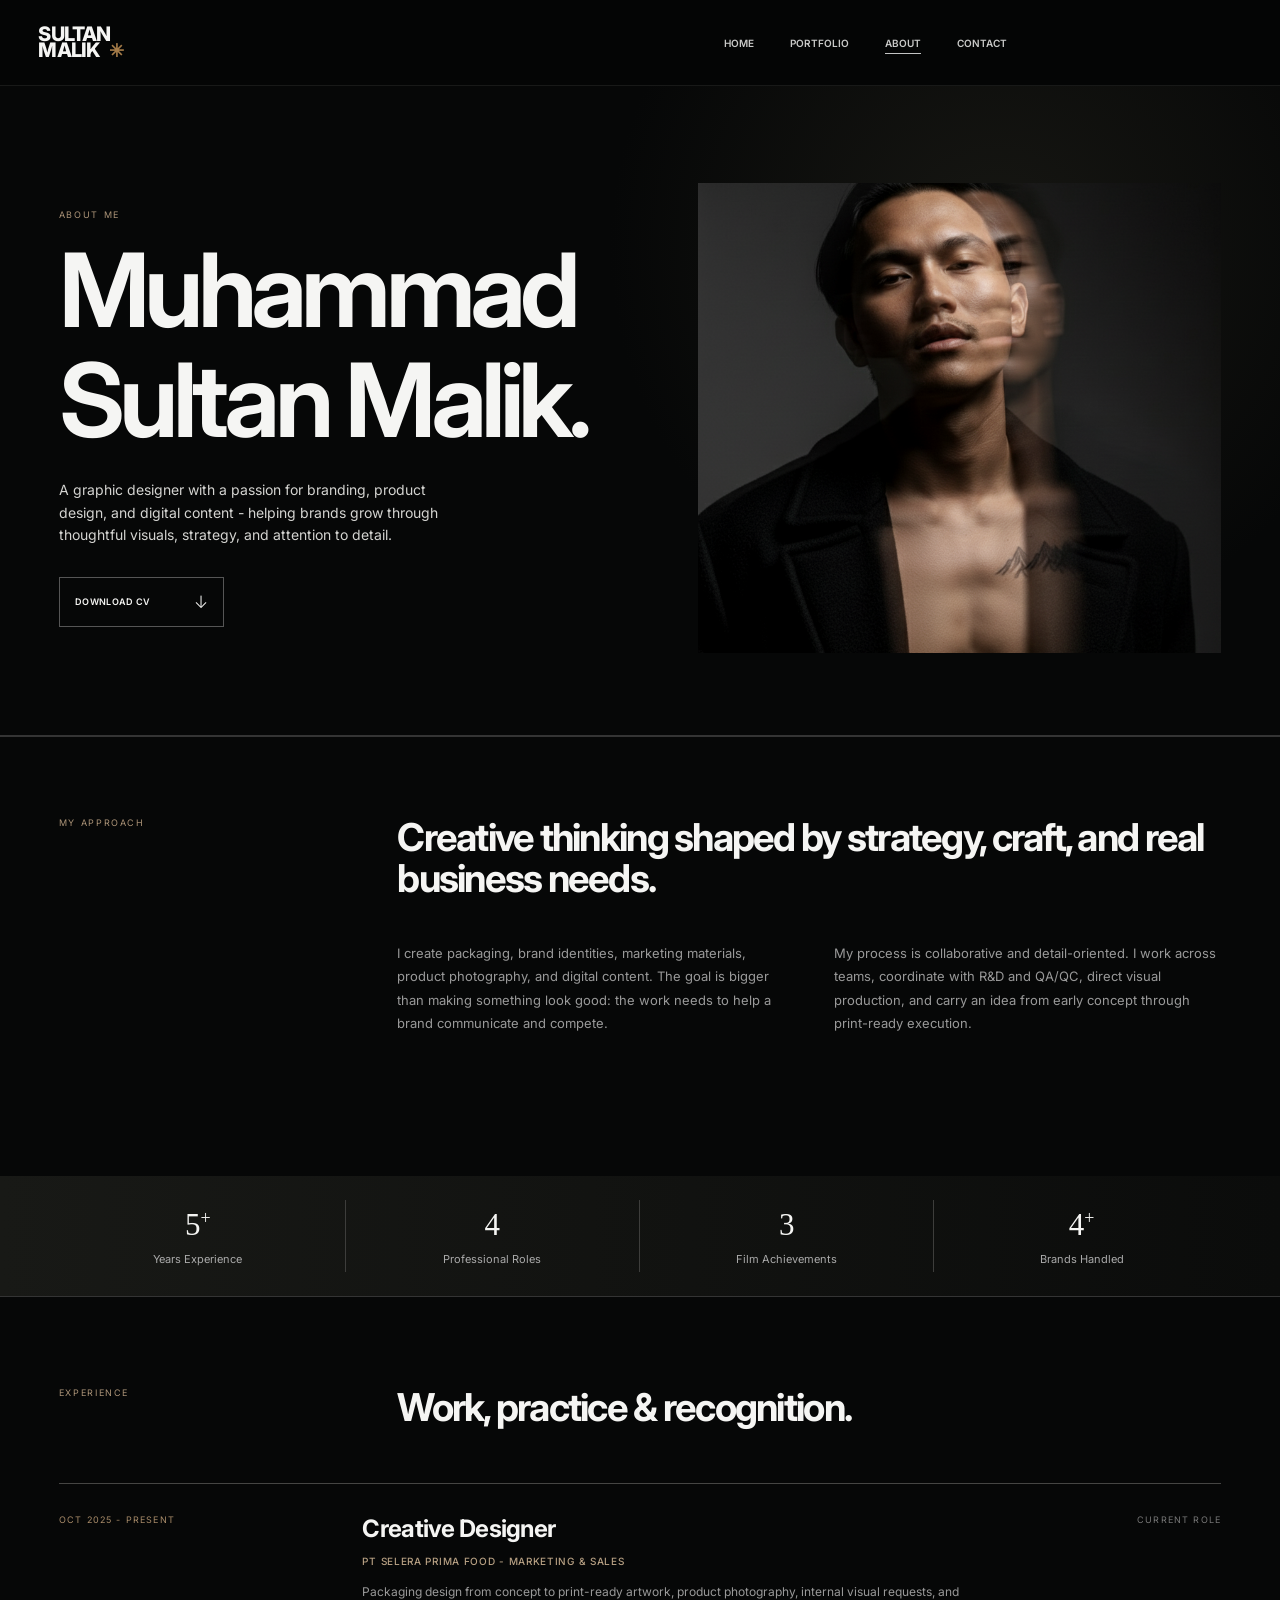
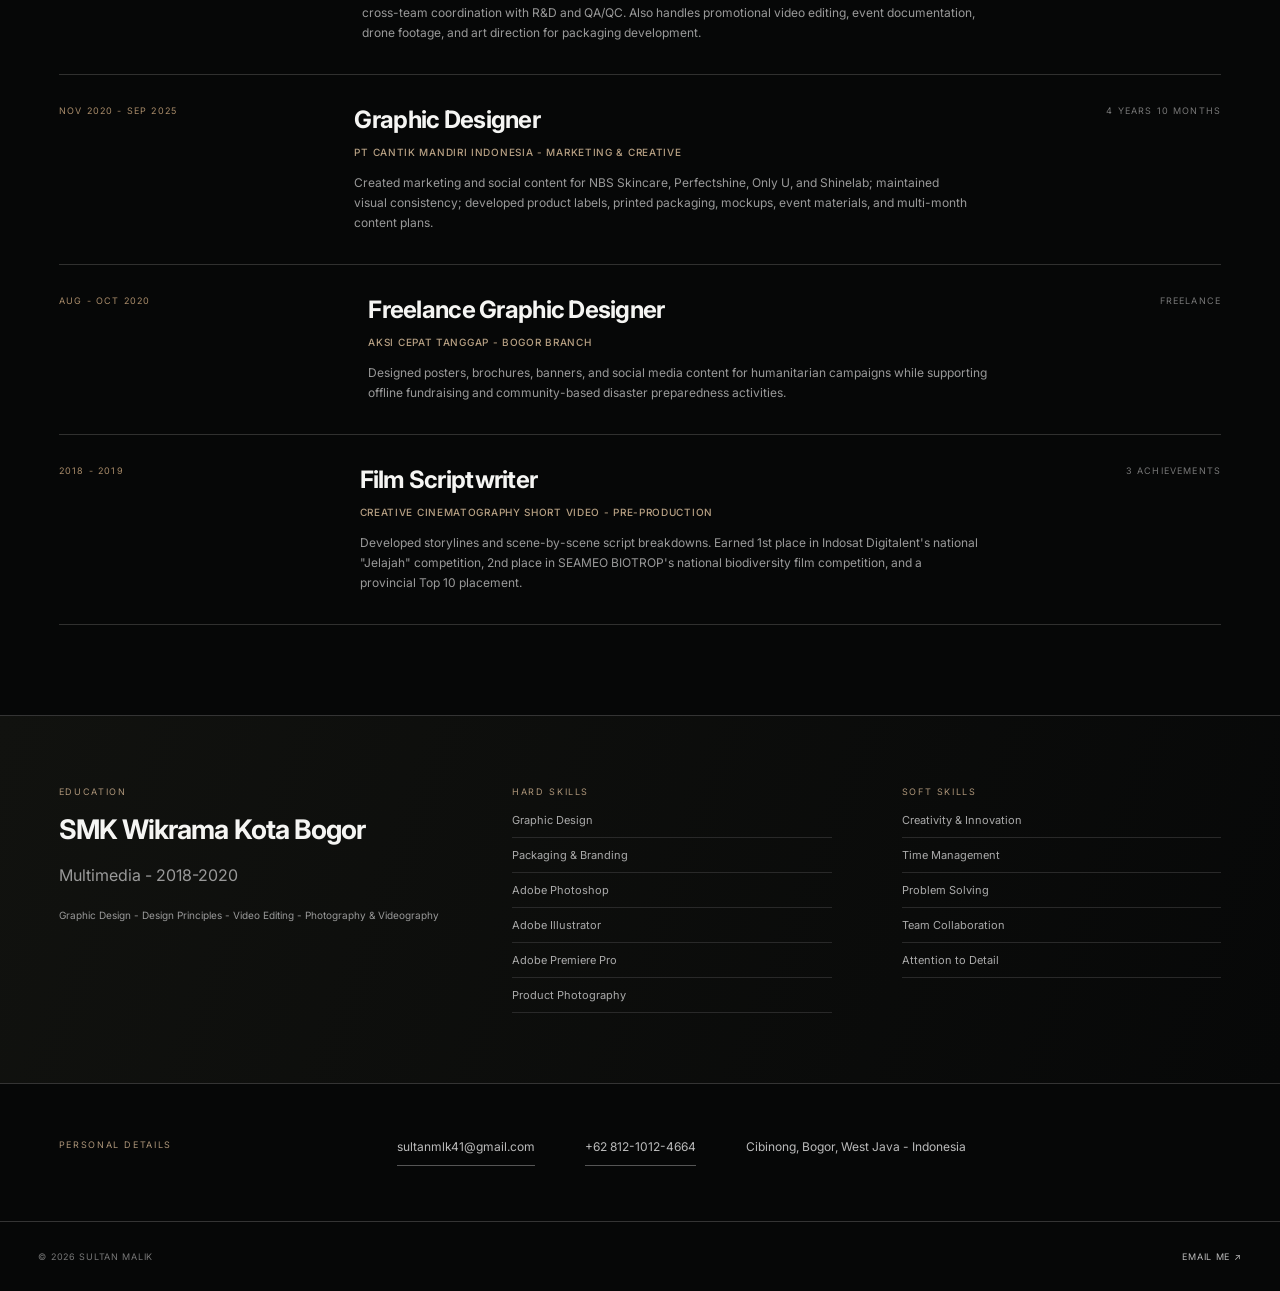
==== about.html @ d6b9b327 "Upload portfolio website" ====
<!doctype html>
<html lang="en">
  <head>
    <!-- ========================================================
         PENGATURAN HALAMAN ABOUT
         Ubah judul tab browser dan deskripsi Google di bagian ini.
         ======================================================== -->
    <meta charset="UTF-8">
    <meta name="viewport" content="width=device-width, initial-scale=1">
    <meta
      name="description"
      content="About and experience of Muhammad Sultan Malik, multidisciplinary graphic designer."
    >
    <title>Sultan Malik - About & Experience</title>
    <link rel="stylesheet" href="./src/styles.css">
  </head>

  <body data-page="about">
    <div class="site-shell">
      <!-- HEADER DAN MENU: dibuat oleh src/common.js. -->
      <div id="site-header"></div>

      <main class="about-page">
        <!-- ======================================================
             HERO ABOUT
             Ubah nama, intro, link CV, dan foto profil di sini.
             ====================================================== -->
        <section class="page-intro about-hero">
          <div>
            <p class="eyebrow">ABOUT ME</p>

            <h1 id="aboutName">
              Muhammad<br>
              Sultan Malik.
            </h1>

            <p class="lede" id="aboutIntro">
              A graphic designer with a passion for branding, product design,
              and digital content - helping brands grow through thoughtful
              visuals, strategy, and attention to detail.
            </p>

            <a
              class="outline-button cv-button"
              href="./assets/Sultan-Malik-CV.pdf"
              download
            >
              DOWNLOAD CV
              <span class="arrow">↓</span>
            </a>
          </div>

          <figure class="portrait large">
            <img
              id="aboutPortrait"
              src="./assets/malik.png"
              alt="Portrait of Muhammad Sultan Malik"
            >
          </figure>
        </section>

        <!-- ======================================================
             CERITA DAN PENDEKATAN KERJA
             ====================================================== -->
        <section class="about-story">
          <p class="eyebrow">MY APPROACH</p>

          <div>
            <h2 id="approachTitle">
              Creative thinking shaped by strategy, craft, and real business
              needs.
            </h2>

            <div class="story-columns" id="approachParagraphs">
              <p>
                I create packaging, brand identities, marketing materials,
                product photography, and digital content. The goal is bigger
                than making something look good: the work needs to help a brand
                communicate and compete.
              </p>

              <p>
                My process is collaborative and detail-oriented. I work across
                teams, coordinate with R&D and QA/QC, direct visual production,
                and carry an idea from early concept through print-ready
                execution.
              </p>
            </div>
          </div>
        </section>

        <!-- ======================================================
             ANGKA STATISTIK
             ====================================================== -->
        <section class="stats" id="aboutStats">
          <div>
            <strong>5<sup>+</sup></strong>
            <span>Years Experience</span>
          </div>

          <div>
            <strong>4</strong>
            <span>Professional Roles</span>
          </div>

          <div>
            <strong>3</strong>
            <span>Film Achievements</span>
          </div>

          <div>
            <strong>4<sup>+</sup></strong>
            <span>Brands Handled</span>
          </div>
        </section>

        <!-- ======================================================
             TIMELINE EXPERIENCE
             Tambah pengalaman baru dengan menyalin satu blok <article>.
             ====================================================== -->
        <section class="experience-block">
          <div class="section-heading">
            <p class="eyebrow">EXPERIENCE</p>
            <h2>Work, practice & recognition.</h2>
          </div>

          <div class="timeline" id="experienceTimeline">
            <article>
              <time>OCT 2025 - PRESENT</time>

              <div>
                <h2>Creative Designer</h2>
                <h3>PT Selera Prima Food - Marketing & Sales</h3>

                <p>
                  Packaging design from concept to print-ready artwork, product
                  photography, internal visual requests, and cross-team
                  coordination with R&D and QA/QC. Also handles promotional
                  video editing, event documentation, drone footage, and art
                  direction for packaging development.
                </p>
              </div>

              <span>CURRENT ROLE</span>
            </article>

            <article>
              <time>NOV 2020 - SEP 2025</time>

              <div>
                <h2>Graphic Designer</h2>
                <h3>PT Cantik Mandiri Indonesia - Marketing & Creative</h3>

                <p>
                  Created marketing and social content for NBS Skincare,
                  Perfectshine, Only U, and Shinelab; maintained visual
                  consistency; developed product labels, printed packaging,
                  mockups, event materials, and multi-month content plans.
                </p>
              </div>

              <span>4 YEARS 10 MONTHS</span>
            </article>

            <article>
              <time>AUG - OCT 2020</time>

              <div>
                <h2>Freelance Graphic Designer</h2>
                <h3>Aksi Cepat Tanggap - Bogor Branch</h3>

                <p>
                  Designed posters, brochures, banners, and social media
                  content for humanitarian campaigns while supporting offline
                  fundraising and community-based disaster preparedness
                  activities.
                </p>
              </div>

              <span>FREELANCE</span>
            </article>

            <article>
              <time>2018 - 2019</time>

              <div>
                <h2>Film Scriptwriter</h2>
                <h3>
                  Creative Cinematography Short Video - Pre-production
                </h3>

                <p>
                  Developed storylines and scene-by-scene script breakdowns.
                  Earned 1st place in Indosat Digitalent's national "Jelajah"
                  competition, 2nd place in SEAMEO BIOTROP's national
                  biodiversity film competition, and a provincial Top 10
                  placement.
                </p>
              </div>

              <span>3 ACHIEVEMENTS</span>
            </article>
          </div>
        </section>

        <!-- ======================================================
             EDUCATION, HARD SKILLS, DAN SOFT SKILLS
             ====================================================== -->
        <section class="credentials">
          <div>
            <p class="eyebrow">EDUCATION</p>
            <h2 id="educationName">SMK Wikrama Kota Bogor</h2>
            <p id="educationDetails">Multimedia - 2018-2020</p>

            <small>
              Graphic Design - Design Principles - Video Editing - Photography
              & Videography
            </small>
          </div>

          <div>
            <p class="eyebrow">HARD SKILLS</p>

            <ul id="hardSkills">
              <li>Graphic Design</li>
              <li>Packaging & Branding</li>
              <li>Adobe Photoshop</li>
              <li>Adobe Illustrator</li>
              <li>Adobe Premiere Pro</li>
              <li>Product Photography</li>
            </ul>
          </div>

          <div>
            <p class="eyebrow">SOFT SKILLS</p>

            <ul id="softSkills">
              <li>Creativity & Innovation</li>
              <li>Time Management</li>
              <li>Problem Solving</li>
              <li>Team Collaboration</li>
              <li>Attention to Detail</li>
            </ul>
          </div>
        </section>

        <!-- ======================================================
             DETAIL KONTAK PERSONAL
             ====================================================== -->
        <section class="about-contact">
          <p class="eyebrow">PERSONAL DETAILS</p>

          <div id="personalDetails">
            <a
              id="aboutEmail"
              href="mailto:sultanmlk41@gmail.com"
            >
              sultanmlk41@gmail.com
            </a>

            <a id="aboutPhone" href="tel:+6281210124664">
              +62 812-1012-4664
            </a>

            <span id="aboutLocation">
              Cibinong, Bogor, West Java - Indonesia
            </span>
          </div>
        </section>
      </main>

      <!-- FOOTER: dibuat oleh src/common.js. -->
      <div id="site-footer"></div>
    </div>

    <!-- JAVASCRIPT HEADER, MENU MOBILE, DAN FOOTER -->
    <script type="module" src="./src/common.js"></script>
  </body>
</html>
---- src/styles.css ----
/* ============================================================
   FONT DAN PENGATURAN DASAR WEBSITE
   Warna utama, font, reset, dan perilaku scroll ada di bagian ini.
   ============================================================ */
@import url("https://fonts.googleapis.com/css2?family=Inter:wght@300;400;500;600;700&display=swap");

:root {
  color-scheme: dark;
  font-family: Inter, Arial, sans-serif;
  background: #050606;
  color: #f5f5f3;
  --gold: #a47b48;
  --muted: #9b9b98;
  --line: #343434;
}

* {
  box-sizing: border-box;
}

html {
  scroll-behavior: smooth;
}

body {
  margin: 0;
  min-width: 320px;
  min-height: 100vh;
  background: #050606;
  -webkit-font-smoothing: antialiased;
}

button,
a {
  font: inherit;
}

a {
  color: inherit;
  text-decoration: none;
}

button {
  color: inherit;
}

.site-shell {
  max-width: 1920px;
  margin: auto;
  overflow: clip;
  background: #060707;
}

/* ============================================================
   HEADER, LOGO, DAN NAVIGASI DESKTOP
   ============================================================ */
#site-header {
  position: sticky;
  top: 0;
  z-index: 50;
}

.header {
  height: 86px;
  display: grid;
  grid-template-columns: 1fr 1.25fr auto;
  align-items: center;
  padding: 0 3vw;
  border-bottom: 1px solid #181918;
  background: rgba(5, 6, 6, 0.94);
  backdrop-filter: blur(14px);
}

.brand {
  font-size: 20px;
  font-weight: 800;
  line-height: 0.78;
  letter-spacing: -0.8px;
}

.brand i {
  color: var(--gold);
  font-style: normal;
  font-size: 18px;
  margin-left: 5px;
}

.nav {
  display: flex;
  justify-content: center;
  gap: 36px;
  font-size: 10px;
  font-weight: 600;
}

.nav a {
  padding: 12px 0;
  opacity: 0.82;
  position: relative;
}

.nav a:hover {
  opacity: 1;
}

.nav a.active::after {
  content: "";
  position: absolute;
  height: 1px;
  background: #eee;
  left: 0;
  right: 0;
  bottom: 7px;
}

.header-action {
  min-width: 58px;
  display: flex;
  justify-content: flex-end;
}

.menu-button {
  display: none;
}

/* ============================================================
   STRUKTUR LAYOUT UTAMA
   ============================================================ */
.layout {
  display: grid;
  grid-template-columns: 63% 37%;
  align-items: start;
}

.left-column {
  border-right: 1px solid #4a4a48;
}

.right-column {
  min-width: 0;
}

/* ============================================================
   HOME: HERO, JUDUL, DAN TOMBOL UTAMA
   ============================================================ */
.hero {
  min-height: 650px;
  display: grid;
  grid-template-columns: 45% 55%;
  position: relative;
  overflow: hidden;
}

.hero-copy {
  padding: 76px 0 28px 4.6vw;
  z-index: 2;
}

.intro {
  color: #a7a7a5;
  font-size: 14px;
  margin: 0 0 22px;
}

h1 {
  font-size: clamp(50px, 4.25vw, 78px);
  line-height: 1.07;
  letter-spacing: -0.055em;
  margin: 0;
  font-weight: 650;
}

.lede {
  max-width: 405px;
  color: #d4d4d1;
  font-size: 14px;
  line-height: 1.6;
  margin: 24px 0;
}

.outline-button {
  display: flex;
  justify-content: space-between;
  align-items: center;
  width: 160px;
  border: 1px solid #555;
  padding: 14px 15px;
  font-size: 9px;
  font-weight: 600;
  letter-spacing: 0.04em;
  transition: 0.25s;
}

.outline-button:hover {
  background: #f2f2ef;
  color: #080808;
  border-color: #f2f2ef;
}

.arrow {
  font-size: 17px;
  font-weight: 300;
}

/* ============================================================
   HOME: SLIDE ACHIEVEMENT
   Transisi muncul/hilang achievement diatur di bagian ini.
   ============================================================ */
.award {
  position: absolute;
  bottom: 26px;
  display: flex;
  align-items: center;
}

.award p {
  margin: 0;
  font-size: 11px;
  line-height: 1.55;
}

.award span {
  color: #9e9e9b;
}

.award b {
  font-weight: 500;
}

.achievement-items {
  position: relative;
  width: 310px;
  height: 38px;
}

.achievement-item {
  position: absolute;
  inset: 0;
  display: flex;
  flex-direction: column;
  justify-content: center;
  gap: 5px;
  opacity: 0;
  transform: translateY(7px);
  transition:
    opacity 0.45s ease,
    transform 0.45s ease;
  pointer-events: none;
}

.achievement-item.active {
  opacity: 1;
  transform: translateY(0);
}

.achievement-item b {
  font-size: 11px;
  font-weight: 500;
}

.achievement-item span {
  color: #888;
  font-size: 10px;
}

/* ============================================================
   HOME: SLIDER GAMBAR PROJECT
   JavaScript memilih class .active; CSS membuat efek fade dan geraknya.
   ============================================================ */
.hero-art {
  position: relative;
  background: radial-gradient(
    circle at 57% 53%,
    #292823 0,
    #121311 27%,
    #070808 58%
  );
}

.hero-art::after {
  content: "";
  position: absolute;
  inset: 58% 0 0;
  background: linear-gradient(160deg, transparent, #030303 60%);
  border-top: 1px solid #171817;
  transform: skewY(-5deg);
  transform-origin: left;
}

.hero-slide {
  position: absolute;
  inset: 0;
  z-index: 1;
  margin: 0;
  opacity: 0;
  transform: scale(1.025);
  transition:
    opacity 0.8s ease,
    transform 5.5s ease;
  pointer-events: none;
}

.hero-slide.active {
  opacity: 1;
  transform: scale(1);
  pointer-events: auto;
}

.hero-slide::after {
  content: "";
  position: absolute;
  inset: 0;
  background: linear-gradient(
    90deg,
    #060707 0,
    transparent 32%,
    rgba(0, 0, 0, 0.16) 100%
  );
}

.hero-slide img {
  width: 100%;
  height: 100%;
  object-fit: cover;
  filter: saturate(0.55) brightness(0.48) contrast(1.08);
}

.hero-slide figcaption {
  position: absolute;
  z-index: 3;
  right: 6%;
  bottom: 7%;
  display: flex;
  flex-direction: column;
  align-items: flex-end;
  gap: 7px;
  text-align: right;
  text-shadow: 0 2px 12px #000;
}

.hero-slide figcaption span {
  color: #ad8d68;
  font-size: 8px;
  letter-spacing: 0.16em;
}

.hero-slide figcaption b {
  font-size: 15px;
  letter-spacing: 0.08em;
  font-weight: 500;
}

.package {
  position: absolute;
  z-index: 2;
  width: 260px;
  height: 385px;
  right: 14%;
  top: 100px;
  padding: 105px 35px;
  color: #a77c48;
  background: linear-gradient(110deg, #131414, #282724 48%, #111 49%);
  box-shadow: -35px 40px 65px #000;
  transform: perspective(700px) rotateY(-7deg) rotateZ(2deg);
}

.package::after {
  content: "";
  position: absolute;
  right: 0;
  top: 0;
  width: 38px;
  height: 100%;
  background: repeating-linear-gradient(45deg, #9b7041 0 6px, #191714 6px 12px);
  mix-blend-mode: screen;
  opacity: 0.65;
}

.package span {
  font-family: Georgia, serif;
  font-size: 24px;
  font-style: italic;
}

.package small {
  display: block;
  font-size: 9px;
  margin-top: 36px;
  line-height: 1.5;
}

/* ============================================================
   HOME: TOMBOL NAMA BRAND DI BAWAH SLIDER
   ============================================================ */
.brand-strip {
  min-height: 105px;
  padding: 0 4.6vw;
  display: grid;
  grid-template-columns: 1.2fr repeat(5, 1fr);
  align-items: center;
  gap: 22px;
  background: linear-gradient(100deg, #151614, #090a09);
  color: #999;
}

.brand-strip p {
  font-size: 11px;
  line-height: 1.35;
}

.brand-strip b {
  font-size: 14px;
  letter-spacing: 0.08em;
  line-height: 0.85;
  text-align: center;
}

.brand-strip small {
  letter-spacing: 0;
  font-weight: 400;
}

.brand-trigger {
  min-height: 70px;
  border: 0;
  padding: 8px;
  background: none;
  color: #676765;
  font-size: 14px;
  font-weight: 700;
  letter-spacing: 0.08em;
  line-height: 0.85;
  text-align: center;
  cursor: pointer;
  transition:
    color 0.35s ease,
    transform 0.35s ease;
}

.brand-trigger small {
  font-weight: 400;
  letter-spacing: 0;
}

.brand-trigger:hover {
  color: #aaa59d;
}

.brand-trigger.active {
  color: #c2b7a9;
  transform: translateY(-2px);
}

.brand-trigger:focus-visible {
  outline: 1px solid #8f704d;
  outline-offset: 3px;
}

/* ============================================================
   KOMPONEN KONTEN BERSAMA
   Style umum untuk blok About, Portfolio, statistik, dan Contact.
   ============================================================ */
.about {
  min-height: 365px;
  display: grid;
  grid-template-columns: 45% 55%;
  padding: 24px 4.6vw;
  align-items: center;
}

.eyebrow {
  color: #ac9478;
  font-size: 9px;
  letter-spacing: 0.18em;
  margin: 0 0 16px;
}

.about h2,
.portfolio h2,
.contact h2 {
  font-size: 30px;
  letter-spacing: -0.045em;
  margin: 0 0 14px;
}

.about-copy > p:not(.eyebrow) {
  color: #aaa;
  max-width: 330px;
  font-size: 12px;
  line-height: 1.65;
}

.small {
  width: 135px;
  margin-top: 18px;
  padding: 10px 12px;
  font-size: 8px;
}

.portrait {
  height: 285px;
  background: linear-gradient(135deg, #161616, #272727 60%, #080808);
  position: relative;
  overflow: hidden;
  display: grid;
  place-items: center;
  color: #555;
  font-size: 25px;
  letter-spacing: 0.2em;
  text-align: center;
}

.portrait-glow {
  position: absolute;
  width: 210px;
  height: 330px;
  border-radius: 50% 50% 30% 30%;
  background: radial-gradient(circle at 55% 25%, #999, #333 22%, #070707 65%);
  right: 18%;
  top: 38px;
  filter: grayscale(1);
  transform: rotate(-10deg);
}

.portrait span {
  z-index: 1;
  font-size: 9px;
  color: #888;
}

.stats {
  min-height: 120px;
  display: grid;
  grid-template-columns: repeat(4, 1fr);
  background: linear-gradient(90deg, #181916, #0b0c0b);
  padding: 24px 4vw;
}

.stats div {
  display: flex;
  flex-direction: column;
  align-items: center;
  justify-content: center;
  gap: 9px;
  border-right: 1px solid #3d3d3b;
}

.stats div:last-child {
  border: 0;
}

.stats strong {
  font-family: Georgia, serif;
  font-weight: 400;
  font-size: 31px;
}

.stats sup {
  font-size: 18px;
}

.stats span {
  font-size: 11px;
  color: #aaa;
}

.portfolio {
  min-height: 1000px;
}

.portfolio-head {
  padding: 42px 32px 20px;
  border-bottom: 1px solid var(--line);
}

.portfolio h2 {
  font-size: 34px;
}

.filters {
  display: flex;
  gap: 8px;
  flex-wrap: wrap;
  margin-top: 15px;
}

.filters button {
  border: 0;
  background: none;
  color: #999;
  font-size: 9px;
  padding: 8px 12px;
  cursor: pointer;
}

.filters button.active {
  background: #f1f1ef;
  color: #111;
  border-radius: 3px;
}

.project-grid {
  padding: 0 20px 20px;
  display: grid;
  grid-template-columns: 1fr 1fr;
  gap: 18px;
}

.project-card {
  padding-top: 0;
  min-width: 0;
  transition: 0.2s;
}

.project-image {
  aspect-ratio: 1.48;
  overflow: hidden;
  background: #1c1c1b;
  position: relative;
}

.project-image img {
  width: 100%;
  height: 100%;
  object-fit: cover;
  filter: saturate(0.65) brightness(0.7);
  transition: 0.45s;
}

.project-card:hover img {
  transform: scale(1.04);
  filter: saturate(0.9) brightness(0.78);
}

.view-label {
  position: absolute;
  inset: auto 8px 8px auto;
  background: #eee;
  color: #111;
  padding: 7px 9px;
  font-size: 7px;
  opacity: 0;
  transform: translateY(5px);
  transition: 0.25s;
}

.project-card:hover .view-label {
  opacity: 1;
  transform: none;
}

.project-meta {
  display: flex;
  justify-content: space-between;
  gap: 10px;
  padding: 10px 0 0;
}

.project-meta h3 {
  font-size: 11px;
  margin: 0 0 5px;
  font-weight: 500;
}

.project-meta p {
  font-size: 10px;
  color: #9a9a98;
  margin: 0;
}

.project-meta button {
  border: 0;
  background: none;
  color: #c47b69;
  font-size: 8px;
  cursor: pointer;
}

.contact {
  min-height: 230px;
  border-top: 1px solid var(--line);
  display: grid;
  grid-template-columns: 55% 45%;
  padding: 35px 32px;
  overflow: hidden;
  background: linear-gradient(120deg, #10110f, #080908);
}

.contact h2 {
  font-size: 27px;
}

.contact > div > p:not(.eyebrow) {
  font-size: 10px;
  color: #999;
  line-height: 1.5;
  max-width: 220px;
}

.contact-rock {
  width: 150px;
  height: 85px;
  margin: 42px 0 0 8px;
  background: linear-gradient(145deg, #555, #121212 50%, #252525);
  clip-path: polygon(
    10% 50%,
    30% 10%,
    75% 0,
    100% 35%,
    82% 76%,
    43% 100%,
    0 78%
  );
  transform: rotate(-9deg);
  box-shadow: 0 30px 40px #000;
}

/* ============================================================
   FOOTER BERSAMA
   ============================================================ */
footer {
  height: 70px;
  border-top: 1px solid var(--line);
  padding: 0 3vw;
  display: flex;
  align-items: center;
  justify-content: space-between;
  color: #777;
  font-size: 9px;
  letter-spacing: 0.08em;
}

footer a {
  color: #bbb;
}

/* Multi-page layouts */
.home-page .hero {
  min-height: calc(100vh - 86px);
}

/* ============================================================
   HOME: BAGIAN AJAKAN MELIHAT PROJECT
   ============================================================ */
.home-next {
  min-height: 330px;
  padding: 70px 4.6vw;
  display: grid;
  grid-template-columns: 1.35fr 1fr auto;
  gap: 70px;
  align-items: center;
  border-top: 1px solid var(--line);
}

.home-next h2,
.about-story h2,
.section-heading h2 {
  font-size: clamp(30px, 3vw, 50px);
  line-height: 1.08;
  letter-spacing: -0.045em;
  margin: 0;
}

.home-next > p {
  color: #999;
  font-size: 13px;
  line-height: 1.7;
  max-width: 430px;
}

/* ============================================================
   JUDUL PEMBUKA HALAMAN DALAM
   Dipakai oleh halaman Portfolio dan About.
   ============================================================ */
.page-intro {
  min-height: 430px;
  padding: 70px 4.6vw 55px;
  display: grid;
  grid-template-columns: 1.1fr 0.9fr;
  align-items: end;
  border-bottom: 1px solid var(--line);
  background: radial-gradient(circle at 78% 25%, #171713, #060707 35%);
}

.page-intro h1 {
  font-size: clamp(68px, 8vw, 130px);
}

.page-intro > p {
  max-width: 520px;
  color: #aaa;
  line-height: 1.75;
  font-size: 14px;
  padding-bottom: 14px;
}

.portfolio.standalone {
  min-height: 0;
}

.standalone .portfolio-head {
  padding: 22px 4.6vw;
}

.standalone .project-grid {
  grid-template-columns: repeat(3, 1fr);
  gap: 28px 22px;
  padding: 28px 4.6vw 80px;
}

.standalone .project-meta h3 {
  font-size: 13px;
}

.standalone .project-meta p {
  font-size: 11px;
}

/* ============================================================
   PORTFOLIO: EXPLORER DAN TRANSISI PERGANTIAN VIEW
   ============================================================ */
.portfolio-explorer {
  min-height: 620px;
}

#portfolioView {
  opacity: 0;
  transform: translateY(8px);
  transition:
    opacity 0.28s ease,
    transform 0.28s ease;
}

#portfolioView.view-enter {
  opacity: 1;
  transform: translateY(0);
}

.explorer-heading {
  padding: 55px 4.6vw 28px;
  display: flex;
  justify-content: space-between;
  align-items: end;
  gap: 30px;
}

.explorer-heading h2,
.category-view-heading h2,
.project-detail-header h2 {
  margin: 0;
  font-size: clamp(38px, 5vw, 72px);
  line-height: 1;
  letter-spacing: -0.05em;
}

/* ============================================================
   PORTFOLIO: KARTU KATEGORI
   ============================================================ */
.category-grid {
  padding: 0 4.6vw 85px;
  display: grid;
  grid-template-columns: repeat(3, 1fr);
  gap: 22px;
}

.category-card {
  min-height: 500px;
  padding: 0;
  position: relative;
  overflow: hidden;
  border: 1px solid #242424;
  background: #111;
  color: #eee;
  text-align: left;
  cursor: pointer;
}

.category-card img {
  width: 100%;
  height: 100%;
  object-fit: cover;
  position: absolute;
  inset: 0;
  filter: saturate(0.45) brightness(0.46);
  transition:
    transform 0.7s ease,
    filter 0.45s ease;
}

.category-card:hover img,
.category-card:focus-visible img {
  transform: scale(1.035);
  filter: saturate(0.68) brightness(0.58);
}

.category-shade {
  position: absolute;
  inset: 0;
  background: linear-gradient(
    180deg,
    rgba(0, 0, 0, 0.06),
    rgba(0, 0, 0, 0.2) 42%,
    rgba(0, 0, 0, 0.92)
  );
}

.category-number {
  position: absolute;
  top: 25px;
  left: 25px;
  color: #b49470;
  font-size: 9px;
  letter-spacing: 0.15em;
}

.category-content {
  position: absolute;
  left: 25px;
  right: 25px;
  bottom: 28px;
  display: flex;
  flex-direction: column;
  gap: 12px;
}

.category-content b {
  font-size: 30px;
  letter-spacing: -0.04em;
}

.category-content small {
  min-height: 42px;
  max-width: 320px;
  color: #aaa;
  font-size: 11px;
  line-height: 1.65;
}

.category-content em {
  margin-top: 8px;
  color: #b79b7a;
  font-size: 8px;
  font-style: normal;
  letter-spacing: 0.13em;
}

.category-card:focus-visible,
.project-open:focus-visible,
.portfolio-back:focus-visible {
  outline: 1px solid #b8956b;
  outline-offset: 3px;
}

/* ============================================================
   PORTFOLIO: TOOLBAR, TOMBOL BACK, DAN JUDUL KATEGORI
   ============================================================ */
.portfolio-toolbar {
  min-height: 58px;
  padding: 7px 4.6vw;
  position: sticky;
  top: 86px;
  z-index: 25;
  display: flex;
  justify-content: space-between;
  align-items: center;
  background: rgba(7, 8, 8, 0.94);
  backdrop-filter: blur(14px);
}

.portfolio-toolbar > span {
  color: #777;
  font-size: 8px;
  letter-spacing: 0.14em;
}

.portfolio-back {
  min-height: 42px;
  padding: 0 15px;
  border: 1px solid #333;
  background: #0a0b0b;
  color: #a7a7a2;
  display: inline-flex;
  align-items: center;
  gap: 11px;
  font-size: 9px;
  letter-spacing: 0.1em;
  cursor: pointer;
  transition:
    color 0.2s ease,
    border-color 0.2s ease,
    background 0.2s ease;
}

.portfolio-back span {
  color: #c09a6d;
  font-size: 17px;
}

.portfolio-back:hover {
  color: #fff;
  border-color: #70604c;
  background: #10100f;
}

.category-view-heading {
  padding: 55px 4.6vw 35px;
  display: grid;
  grid-template-columns: 0.25fr 0.75fr 1fr;
  gap: 40px;
  align-items: end;
}

.category-view-heading > p:last-child {
  max-width: 500px;
  margin: 0 0 5px;
  color: #999;
  font-size: 12px;
  line-height: 1.7;
}

.explorer-project-grid {
  grid-template-columns: repeat(3, 1fr);
  gap: 32px 22px;
  padding: 18px 4.6vw 85px;
}

.explorer-project-card {
  position: relative;
}

/* ============================================================
   PORTFOLIO: KARTU PROJECT DALAM KATEGORI
   ============================================================ */
.project-open {
  width: 100%;
  padding: 0;
  border: 0;
  background: none;
  color: inherit;
  display: block;
  text-align: left;
  cursor: pointer;
}

.project-open > .project-image {
  display: block;
}

.explorer-project-card .project-meta {
  display: flex;
  justify-content: space-between;
  align-items: flex-start;
  padding-top: 12px;
}

.explorer-project-card .project-meta > span {
  display: flex;
  flex-direction: column;
  gap: 5px;
}

.explorer-project-card .project-meta b {
  font-size: 12px;
  font-weight: 500;
}

.explorer-project-card .project-meta small {
  color: #92928f;
  font-size: 10px;
}

.explorer-project-card .project-meta em {
  color: #6f6f6c;
  font-size: 8px;
  font-style: normal;
}

/* ============================================================
   PORTFOLIO: HALAMAN DETAIL PROJECT
   ============================================================ */
.project-detail {
  padding-bottom: 70px;
}

.project-detail-header {
  padding: 65px 4.6vw 55px;
  display: grid;
  grid-template-columns: 1.05fr 0.95fr;
  gap: 80px;
  align-items: end;
}

.project-detail-header h2 {
  font-size: clamp(52px, 7vw, 110px);
}

.project-description > p {
  color: #aaa;
  font-size: 13px;
  line-height: 1.8;
  max-width: 580px;
  margin: 0 0 35px;
}

.project-description dl {
  margin: 0;
  display: grid;
  grid-template-columns: repeat(3, 1fr);
  gap: 20px;
}

.project-description dl div {
  border-top: 1px solid #333;
  padding-top: 12px;
}

.project-description dt {
  color: #6f6f6c;
  font-size: 8px;
  letter-spacing: 0.12em;
}

.project-description dd {
  margin: 7px 0 0;
  color: #aaa;
  font-size: 10px;
}

.project-cover-wide {
  margin: 0 4.6vw 32px;
  height: min(68vw, 780px);
  overflow: hidden;
  background: #111;
}

.project-cover-wide img {
  width: 100%;
  height: 100%;
  object-fit: cover;
  filter: saturate(0.72) brightness(0.8);
}

/* ============================================================
   PORTFOLIO: PLAYER VIDEO YOUTUBE
   ============================================================ */
.project-video {
  margin: 0 4.6vw 32px;
  aspect-ratio: 16/9;
  overflow: hidden;
  background: #0b0b0b;
}

.video-facade {
  width: 100%;
  height: 100%;
  padding: 0;
  position: relative;
  display: block;
  overflow: hidden;
  border: 0;
  background: #0b0b0b;
  color: #fff;
  text-align: left;
  cursor: pointer;
}

.video-facade img {
  width: 100%;
  height: 100%;
  object-fit: cover;
  filter: saturate(0.48) brightness(0.48);
  transition:
    filter 0.35s ease,
    transform 0.7s ease;
}

.video-facade:hover img,
.video-facade:focus-visible img {
  filter: saturate(0.68) brightness(0.58);
  transform: scale(1.015);
}

.video-facade:focus-visible {
  outline: 2px solid #b8956b;
  outline-offset: -5px;
}

.video-shade {
  position: absolute;
  inset: 0;
  background: linear-gradient(
    90deg,
    rgba(0, 0, 0, 0.75),
    rgba(0, 0, 0, 0.12) 60%
  );
}

.video-content {
  position: absolute;
  left: 5%;
  bottom: 10%;
  display: flex;
  flex-direction: column;
  gap: 10px;
}

.video-content small {
  color: #c09b6f;
  font-size: 8px;
  letter-spacing: 0.15em;
  text-transform: uppercase;
}

.video-content b {
  font-size: clamp(32px, 5vw, 76px);
  letter-spacing: -0.05em;
}

.video-content em {
  color: #aaa;
  font-size: 10px;
  font-style: normal;
}

.video-player-frame,
.video-player-frame iframe {
  width: 100%;
  height: 100%;
}

.video-player-frame iframe {
  display: block;
  border: 0;
}

/* ============================================================
   PORTFOLIO: GALLERY MASONRY DAN EFEK HOVER GAMBAR
   ============================================================ */
.masonry-gallery {
  margin: 0 4.6vw;
  columns: 3 280px;
  column-gap: 22px;
}

.masonry-item {
  margin: 0 0 22px;
  break-inside: avoid;
  overflow: hidden;
  background: #111;
}

.masonry-item:nth-child(3n + 1) img {
  aspect-ratio: 4/5;
}

.masonry-item:nth-child(3n + 2) img {
  aspect-ratio: 4/3;
}

.masonry-item:nth-child(3n) img {
  aspect-ratio: 1/1;
}

.masonry-item img {
  width: 100%;
  object-fit: cover;
  display: block;
  filter: saturate(0.72) brightness(0.78);
  transition:
    filter 0.3s ease,
    transform 0.5s ease;
}

.masonry-item:hover img {
  filter: saturate(0.92) brightness(0.88);
  transform: scale(1.01);
}

.detail-bottom-back {
  margin: 55px 4.6vw 0;
  padding-top: 25px;
  border-top: 1px solid var(--line);
}

/* ============================================================
   ABOUT: HERO DAN FOTO PROFIL
   ============================================================ */
.about-hero {
  min-height: 650px;
  align-items: center;
}

.about-hero .portrait {
  width: 100%;
  height: 470px;
}

.about-hero .portrait-glow {
  width: 340px;
  height: 500px;
  right: 17%;
}

.about-hero figure.portrait {
  margin: 0;
  display: block;
  background: #111;
}

.about-hero .portrait img {
  width: 100%;
  height: 100%;
  object-fit: cover;
  object-position: center 34%;
  filter: saturate(0.72) contrast(1.04);
  transition:
    filter 0.35s ease,
    transform 0.6s ease;
}

.about-hero .portrait:hover img {
  filter: saturate(0.92) contrast(1.02);
  transform: scale(1.015);
}

.cv-button {
  margin-top: 30px;
  width: 165px;
}

/* ============================================================
   ABOUT: CERITA DAN PENDEKATAN KERJA
   ============================================================ */
.about-story {
  min-height: 440px;
  padding: 80px 4.6vw;
  display: grid;
  grid-template-columns: 0.35fr 1fr;
  gap: 50px;
  border-top: 1px solid var(--line);
}

.about-story > div {
  max-width: 900px;
}

.story-columns {
  display: grid;
  grid-template-columns: 1fr 1fr;
  gap: 50px;
  margin-top: 42px;
}

.story-columns p {
  color: #999;
  font-size: 13px;
  line-height: 1.8;
  margin: 0;
}

/* ============================================================
   ABOUT: TIMELINE EXPERIENCE
   ============================================================ */
.experience-block {
  padding: 90px 4.6vw;
  border-top: 1px solid var(--line);
}

.section-heading {
  display: grid;
  grid-template-columns: 0.35fr 1fr;
  gap: 50px;
  margin-bottom: 55px;
}

.timeline {
  border-top: 1px solid #454543;
}

.timeline article {
  min-height: 165px;
  padding: 30px 0;
  display: grid;
  grid-template-columns: 0.35fr 1fr auto;
  gap: 50px;
  align-items: start;
  border-bottom: 1px solid #30302f;
}

.timeline time,
.timeline article > span {
  font-size: 9px;
  letter-spacing: 0.13em;
  color: #a88b69;
}

.timeline article > span {
  color: #777;
}

.timeline h2 {
  font-size: 24px;
  letter-spacing: -0.03em;
  margin: 0 0 12px;
}

.timeline h3 {
  color: #b7a083;
  font-size: 10px;
  font-weight: 500;
  letter-spacing: 0.07em;
  margin: 0 0 15px;
  text-transform: uppercase;
}

.timeline p {
  color: #999;
  max-width: 620px;
  font-size: 12px;
  line-height: 1.7;
  margin: 0;
}

/* ============================================================
   CONTACT: HERO, EMAIL, DAN VISUAL
   ============================================================ */
.contact-hero {
  min-height: calc(100vh - 86px);
  display: grid;
  grid-template-columns: 58% 42%;
}

.contact-hero > div:first-child {
  padding: 10vh 4.6vw;
  display: flex;
  flex-direction: column;
  justify-content: center;
}

.contact-hero h1 {
  font-size: clamp(66px, 8vw, 130px);
}

.contact-email {
  margin-top: 45px;
  width: fit-content;
  font-size: 17px;
  padding-bottom: 10px;
  border-bottom: 1px solid #777;
}

.contact-email span {
  color: var(--gold);
  margin-left: 30px;
}

.contact-visual {
  min-height: 600px;
  display: grid;
  place-items: center;
  background: radial-gradient(circle, #292925, #090a09 45%);
  border-left: 1px solid #3c3c3a;
}

.contact-visual .contact-rock {
  width: 330px;
  height: 190px;
  margin: 0;
}

.contact-details {
  min-height: 150px;
  padding: 35px 4.6vw;
  display: grid;
  grid-template-columns: 0.6fr 1.4fr auto;
  gap: 40px;
  align-items: center;
  border-top: 1px solid var(--line);
}

.contact-details p {
  font-size: 9px;
  letter-spacing: 0.13em;
  color: #777;
}

.contact-details div {
  display: flex;
  flex-wrap: wrap;
  gap: 12px 25px;
}

.contact-details span {
  font-size: 11px;
  color: #aaa;
}

/* ============================================================
   ABOUT: EDUCATION, HARD SKILLS, DAN SOFT SKILLS
   ============================================================ */
.credentials {
  padding: 70px 4.6vw;
  display: grid;
  grid-template-columns: 1.2fr 1fr 1fr;
  gap: 70px;
  border-top: 1px solid var(--line);
  background: linear-gradient(110deg, #11120f, #070808);
}

.credentials h2 {
  font-size: 27px;
  letter-spacing: -0.035em;
  margin: 0 0 10px;
}

.credentials p:not(.eyebrow),
.credentials small {
  color: #999;
  line-height: 1.7;
}

.credentials small {
  display: block;
  margin-top: 18px;
  max-width: 390px;
  font-size: 10px;
}

.credentials ul {
  list-style: none;
  padding: 0;
  margin: 0;
  display: grid;
  gap: 10px;
}

.credentials li {
  color: #aaa;
  font-size: 11px;
  padding-bottom: 10px;
  border-bottom: 1px solid #292929;
}

/* ============================================================
   ABOUT: DETAIL KONTAK PERSONAL
   ============================================================ */
.about-contact {
  padding: 55px 4.6vw;
  display: grid;
  grid-template-columns: 0.35fr 1fr;
  gap: 50px;
  border-top: 1px solid var(--line);
}

.about-contact > div {
  display: flex;
  flex-wrap: wrap;
  gap: 18px 50px;
}

.about-contact a,
.about-contact span {
  color: #bbb;
  font-size: 12px;
}

.about-contact a {
  border-bottom: 1px solid #555;
  padding-bottom: 5px;
}

.direct-contact {
  display: flex;
  flex-wrap: wrap;
  gap: 12px 30px;
  margin-top: 22px;
  color: #888;
  font-size: 10px;
  letter-spacing: 0.05em;
}

.direct-contact a {
  color: #bbb;
}

/* ============================================================
   RESPONSIVE: LAYAR DESKTOP BESAR
   ============================================================ */
@media (min-width: 1100px) {
  .project-grid {
    padding-top: 0;
  }

  .project-card:nth-child(-n + 2) {
    padding-top: 0;
  }

  .portfolio-head + .project-grid {
    padding-top: 0;
  }

  .project-grid {
    margin-top: 0;
  }

  .project-card {
    margin-top: 0;
  }

  .project-grid .project-card:nth-child(n + 3) {
    margin-top: 0;
  }
}

/* ============================================================
   RESPONSIVE: TABLET DAN LAPTOP KECIL
   ============================================================ */
@media (max-width: 1100px) {
  .layout {
    grid-template-columns: 58% 42%;
  }

  .hero {
    grid-template-columns: 55% 45%;
  }

  .package {
    width: 210px;
    height: 330px;
    right: 5%;
  }

  .brand-strip {
    gap: 8px;
  }

  .brand-trigger {
    font-size: 11px;
  }

  .project-grid {
    grid-template-columns: 1fr;
  }

  .standalone .project-grid {
    grid-template-columns: repeat(2, 1fr);
  }

  .category-grid {
    grid-template-columns: repeat(2, 1fr);
  }

  .category-card:first-child {
    grid-column: span 2;
    min-height: 420px;
  }

  .explorer-project-grid {
    grid-template-columns: repeat(2, 1fr);
  }

  .portrait-glow {
    right: 5%;
  }

  .home-next {
    grid-template-columns: 1fr 1fr;
  }

  .home-next .outline-button {
    grid-column: 2;
  }

  .contact-details {
    grid-template-columns: 1fr 2fr;
  }

  .contact-details > p:last-child {
    grid-column: 2;
  }
}

/* ============================================================
   RESPONSIVE: MOBILE
   Menu mobile dan susunan satu kolom diatur di bagian ini.
   ============================================================ */
@media (max-width: 760px) {
  .header {
    height: 72px;
    grid-template-columns: 1fr auto auto;
    padding: 0 20px;
  }

  .brand {
    font-size: 17px;
  }

  .menu-button {
    display: block;
    border: 0;
    background: none;
    font-size: 9px;
    letter-spacing: 0.13em;
    margin-right: 18px;
  }

  .nav {
    display: none;
    position: absolute;
    top: 72px;
    left: 0;
    right: 0;
    background: #090a09;
    padding: 22px;
    flex-direction: column;
    gap: 7px;
    border-bottom: 1px solid #333;
  }

  .nav.open {
    display: flex;
  }

  .nav a.active::after {
    display: none;
  }

  .layout {
    display: flex;
    flex-direction: column;
  }

  .left-column {
    display: contents;
  }

  .right-column {
    display: contents;
  }

  .hero {
    order: 1;
    min-height: 650px;
    display: block;
  }

  .hero-copy {
    padding: 70px 22px 22px;
  }

  .hero h1 {
    font-size: 50px;
  }

  .lede {
    max-width: 310px;
  }

  .hero-art {
    position: absolute;
    inset: 280px 0 0;
    opacity: 0.65;
  }

  .hero-slide::after {
    background: linear-gradient(
      180deg,
      #060707 0,
      transparent 38%,
      rgba(0, 0, 0, 0.3) 100%
    );
  }

  .hero-slide figcaption {
    right: 18px;
    bottom: 22px;
  }

  .package {
    width: 200px;
    height: 290px;
    right: 8%;
    top: 68px;
    padding: 80px 25px;
  }

  .award {
    left: 22px;
    bottom: 22px;
  }

  .achievement-items {
    width: 250px;
  }

  .brand-strip {
    order: 2;
    min-height: 110px;
    padding: 16px 16px;
    display: flex;
    gap: 8px;
    overflow-x: auto;
    scrollbar-width: none;
  }

  .brand-strip::-webkit-scrollbar {
    display: none;
  }

  .brand-strip p {
    min-width: 135px;
  }

  .brand-trigger {
    min-width: 105px;
    font-size: 11px;
  }

  .portfolio {
    order: 3;
    min-height: 0;
  }

  .portfolio-head {
    padding: 54px 22px 22px;
  }

  .portfolio h2 {
    font-size: 36px;
  }

  .project-grid {
    padding: 0 14px 34px;
    gap: 22px;
  }

  .project-image {
    aspect-ratio: 1.35;
  }

  .project-meta h3 {
    font-size: 13px;
  }

  .project-meta p {
    font-size: 11px;
  }

  .about {
    order: 4;
    grid-template-columns: 1fr;
    padding: 50px 22px;
    gap: 30px;
  }

  .about h2 {
    font-size: 34px;
  }

  .portrait {
    height: 330px;
  }

  .stats {
    order: 5;
    grid-template-columns: 1fr 1fr;
    padding: 0 16px;
  }

  .stats div {
    min-height: 120px;
    border-bottom: 1px solid #333;
  }

  .stats div:nth-child(2) {
    border-right: 0;
  }

  .contact {
    order: 6;
    min-height: 260px;
    padding: 45px 22px;
  }

  .contact h2 {
    font-size: 31px;
  }

  .contact-rock {
    width: 120px;
  }

  footer {
    height: 80px;
    padding: 0 22px;
  }

  .home-page .hero {
    min-height: 650px;
  }

  .home-next {
    padding: 55px 22px;
    grid-template-columns: 1fr;
    gap: 25px;
  }

  .home-next .outline-button {
    grid-column: auto;
  }

  .page-intro {
    min-height: 460px;
    padding: 60px 22px 40px;
    grid-template-columns: 1fr;
    gap: 35px;
    align-items: end;
  }

  .page-intro h1 {
    font-size: 58px;
  }

  .page-intro > p {
    font-size: 12px;
  }

  .standalone .portfolio-head {
    padding: 20px 14px;
  }

  .standalone .project-grid {
    grid-template-columns: 1fr;
    padding: 20px 14px 50px;
  }

  .about-hero {
    min-height: 0;
    padding-bottom: 55px;
  }

  .about-hero .portrait {
    height: 440px;
  }

  .about-hero .portrait img {
    object-position: center 28%;
  }

  .about-story {
    padding: 55px 22px;
    grid-template-columns: 1fr;
    gap: 18px;
  }

  .story-columns {
    grid-template-columns: 1fr;
    gap: 18px;
    margin-top: 30px;
  }

  .experience-block {
    padding: 55px 22px;
  }

  .section-heading {
    grid-template-columns: 1fr;
    gap: 10px;
  }

  .timeline article {
    grid-template-columns: 1fr;
    gap: 15px;
  }

  .timeline article > span {
    display: none;
  }

  .credentials {
    padding: 50px 22px;
    grid-template-columns: 1fr;
    gap: 45px;
  }

  .about-contact {
    padding: 45px 22px;
    grid-template-columns: 1fr;
    gap: 15px;
  }

  .about-contact > div {
    flex-direction: column;
    gap: 15px;
  }

  .contact-hero {
    min-height: 0;
    grid-template-columns: 1fr;
  }

  .contact-hero > div:first-child {
    min-height: 570px;
    padding: 70px 22px;
  }

  .contact-hero h1 {
    font-size: 62px;
  }

  .contact-email {
    font-size: 13px;
  }

  .contact-visual {
    min-height: 330px;
    border-left: 0;
    border-top: 1px solid #333;
  }

  .contact-visual .contact-rock {
    width: 230px;
    height: 135px;
  }

  .contact-details {
    grid-template-columns: 1fr;
    padding: 35px 22px;
  }

  .contact-details > p:last-child {
    grid-column: auto;
  }

  .portfolio-toolbar {
    top: 72px;
    padding: 0 18px;
  }

  .portfolio-toolbar > span {
    display: none;
  }

  .explorer-heading {
    padding: 45px 18px 22px;
  }

  .explorer-heading h2 {
    font-size: 42px;
  }

  .category-grid {
    padding: 0 14px 55px;
    grid-template-columns: 1fr;
    gap: 16px;
  }

  .category-card,
  .category-card:first-child {
    grid-column: auto;
    min-height: 390px;
  }

  .category-view-heading {
    padding: 45px 18px 28px;
    grid-template-columns: 1fr;
    gap: 12px;
  }

  .category-view-heading h2 {
    font-size: 52px;
  }

  .explorer-project-grid {
    grid-template-columns: 1fr;
    padding: 12px 14px 60px;
    gap: 28px;
  }

  .project-detail-header {
    padding: 45px 18px 35px;
    grid-template-columns: 1fr;
    gap: 30px;
  }

  .project-detail-header h2 {
    font-size: 58px;
  }

  .project-description dl {
    grid-template-columns: 1fr 1fr;
  }

  .project-cover-wide {
    margin: 0 0 18px;
    height: 68vh;
    max-height: 640px;
  }

  .project-video {
    margin: 0 0 18px;
  }

  .video-content {
    left: 20px;
    bottom: 28px;
  }

  .video-content b {
    font-size: 38px;
  }

  .masonry-gallery {
    margin: 0 14px;
    columns: 1;
  }

  .masonry-item {
    margin-bottom: 14px;
  }

  .detail-bottom-back {
    margin: 42px 18px 0;
  }

  .portfolio-back {
    min-height: 48px;
  }
}

/* ============================================================
   AKSESIBILITAS: MATIKAN ANIMASI UNTUK PENGGUNA REDUCED MOTION
   ============================================================ */
@media (prefers-reduced-motion: reduce) {
  html {
    scroll-behavior: auto;
  }

  * {
    transition: none !important;
  }
}
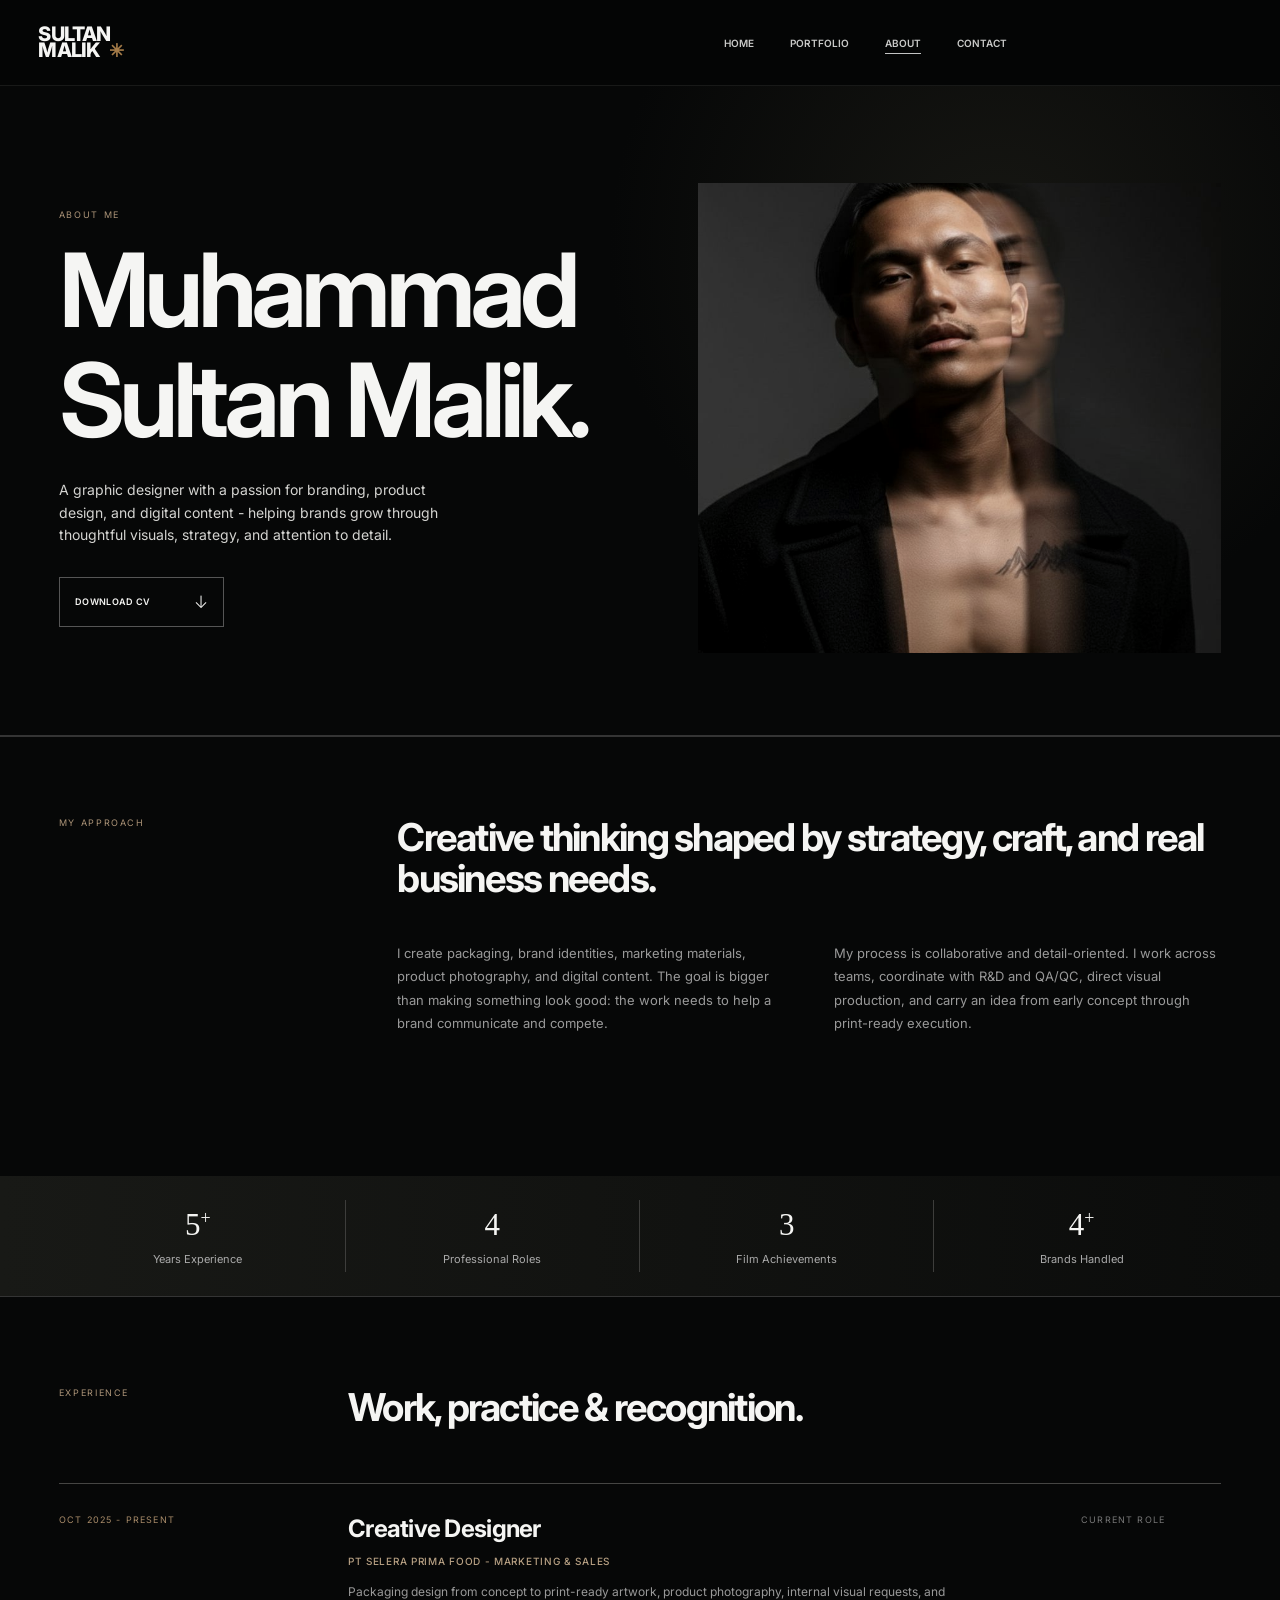
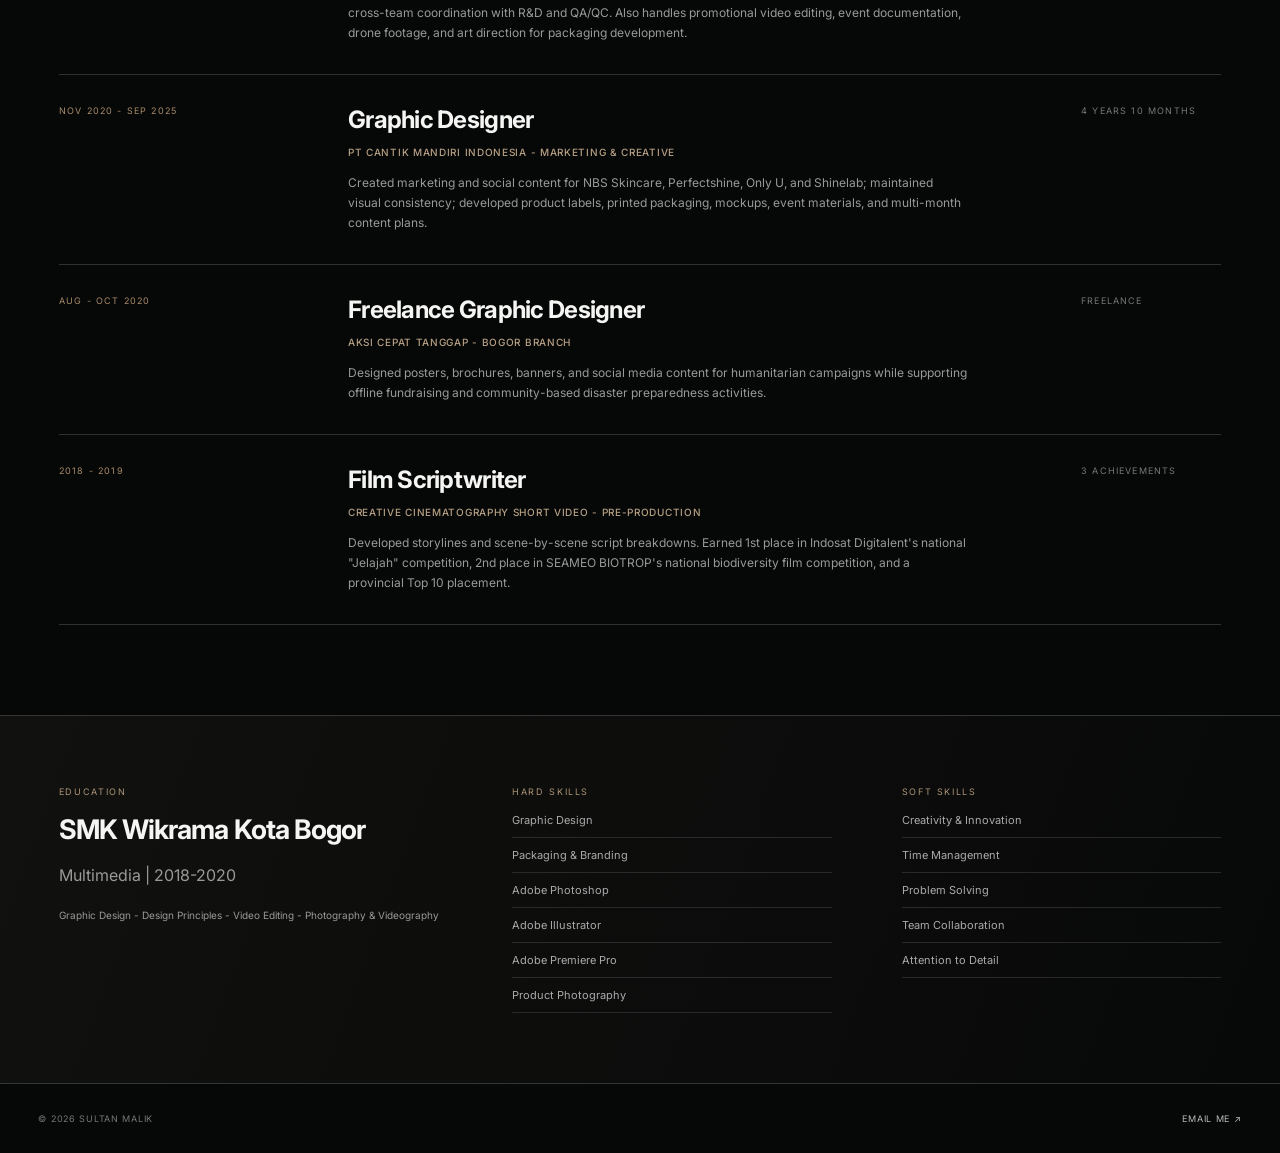
==== commit 5b5c5f49: "feat: update portfolio project galleries" ====
--- a/about.html
+++ b/about.html
@@ -12,7 +12,7 @@
       content="About and experience of Muhammad Sultan Malik, multidisciplinary graphic designer."
     >
     <title>Sultan Malik - About & Experience</title>
-    <link rel="stylesheet" href="./src/styles.css">
+    <link rel="stylesheet" href="./src/styles.css?v=20260626-achievement-gap-2">
   </head>
 
   <body data-page="about">
@@ -53,8 +53,9 @@
           <figure class="portrait large">
             <img
               id="aboutPortrait"
-              src="./assets/malik.png"
+              src="./assets/malik-web.jpg"
               alt="Portrait of Muhammad Sultan Malik"
+              decoding="async"
             >
           </figure>
         </section>
@@ -210,7 +211,7 @@
           <div>
             <p class="eyebrow">EDUCATION</p>
             <h2 id="educationName">SMK Wikrama Kota Bogor</h2>
-            <p id="educationDetails">Multimedia - 2018-2020</p>
+            <p id="educationDetails">Multimedia | 2018-2020</p>
 
             <small>
               Graphic Design - Design Principles - Video Editing - Photography
@@ -244,29 +245,6 @@
           </div>
         </section>
 
-        <!-- ======================================================
-             DETAIL KONTAK PERSONAL
-             ====================================================== -->
-        <section class="about-contact">
-          <p class="eyebrow">PERSONAL DETAILS</p>
-
-          <div id="personalDetails">
-            <a
-              id="aboutEmail"
-              href="mailto:sultanmlk41@gmail.com"
-            >
-              sultanmlk41@gmail.com
-            </a>
-
-            <a id="aboutPhone" href="tel:+6281210124664">
-              +62 812-1012-4664
-            </a>
-
-            <span id="aboutLocation">
-              Cibinong, Bogor, West Java - Indonesia
-            </span>
-          </div>
-        </section>
       </main>
 
       <!-- FOOTER: dibuat oleh src/common.js. -->
--- a/src/styles.css
+++ b/src/styles.css
@@ -208,7 +208,7 @@
    ============================================================ */
 .award {
   position: absolute;
-  bottom: 26px;
+  bottom: clamp(30px, 16vh, 170px);
   display: flex;
   align-items: center;
 }
@@ -296,7 +296,7 @@
   transform: scale(1.025);
   transition:
     opacity 0.8s ease,
-    transform 5.5s ease;
+    transform 4s ease;
   pointer-events: none;
 }
 
@@ -322,7 +322,28 @@
   width: 100%;
   height: 100%;
   object-fit: cover;
+  object-position: var(--hero-image-focus, center center);
   filter: saturate(0.55) brightness(0.48) contrast(1.08);
+}
+
+.hero-slide[data-slide="0"] {
+  --hero-image-focus: center center;
+}
+
+.hero-slide[data-slide="1"] {
+  --hero-image-focus: center 70%;
+}
+
+.hero-slide[data-slide="2"] {
+  --hero-image-focus: center 70%;
+}
+
+.hero-slide[data-slide="3"] {
+  --hero-image-focus: center center;
+}
+
+.hero-slide[data-slide="4"] {
+  --hero-image-focus: center center;
 }
 
 .hero-slide figcaption {
@@ -623,6 +644,7 @@
   width: 100%;
   height: 100%;
   object-fit: cover;
+  object-position: var(--project-cover-position, center center);
   filter: saturate(0.65) brightness(0.7);
   transition: 0.45s;
 }
@@ -960,11 +982,16 @@
   position: sticky;
   top: 86px;
   z-index: 25;
-  display: flex;
+  display: none;
   justify-content: space-between;
   align-items: center;
   background: rgba(7, 8, 8, 0.94);
   backdrop-filter: blur(14px);
+}
+
+.project-detail .portfolio-toolbar,
+.category-view-heading ~ .portfolio-toolbar {
+  display: none;
 }
 
 .portfolio-toolbar > span {
@@ -1238,32 +1265,22 @@
    ============================================================ */
 .masonry-gallery {
   margin: 0 4.6vw;
-  columns: 3 280px;
-  column-gap: 22px;
+  display: grid;
+  grid-template-columns: repeat(2, minmax(0, 1fr));
+  gap: 22px;
+  align-items: start;
 }
 
 .masonry-item {
-  margin: 0 0 22px;
-  break-inside: avoid;
-  overflow: hidden;
-  background: #111;
-}
-
-.masonry-item:nth-child(3n + 1) img {
-  aspect-ratio: 4/5;
-}
-
-.masonry-item:nth-child(3n + 2) img {
-  aspect-ratio: 4/3;
-}
-
-.masonry-item:nth-child(3n) img {
-  aspect-ratio: 1/1;
+  margin: 0;
+  overflow: visible;
+  background: transparent;
 }
 
 .masonry-item img {
   width: 100%;
-  object-fit: cover;
+  height: auto;
+  object-fit: contain;
   display: block;
   filter: saturate(0.72) brightness(0.78);
   transition:
@@ -1368,7 +1385,7 @@
 
 .section-heading {
   display: grid;
-  grid-template-columns: 0.35fr 1fr;
+  grid-template-columns: 0.35fr minmax(0, 1fr) 140px;
   gap: 50px;
   margin-bottom: 55px;
 }
@@ -1381,7 +1398,7 @@
   min-height: 165px;
   padding: 30px 0;
   display: grid;
-  grid-template-columns: 0.35fr 1fr auto;
+  grid-template-columns: 0.35fr minmax(0, 1fr) 140px;
   gap: 50px;
   align-items: start;
   border-bottom: 1px solid #30302f;
@@ -1441,17 +1458,50 @@
   font-size: clamp(66px, 8vw, 130px);
 }
 
-.contact-email {
+.contact-actions {
   margin-top: 45px;
-  width: fit-content;
-  font-size: 17px;
-  padding-bottom: 10px;
-  border-bottom: 1px solid #777;
-}
-
-.contact-email span {
+  display: flex;
+  flex-wrap: wrap;
+  gap: 14px;
+}
+
+.contact-icon-button {
+  min-height: 54px;
+  padding: 0 18px;
+  border: 1px solid #3a3a38;
+  color: #ddd;
+  display: inline-flex;
+  align-items: center;
+  gap: 12px;
+  font-size: 10px;
+  letter-spacing: 0.12em;
+  text-transform: uppercase;
+  transition:
+    color 0.2s ease,
+    border-color 0.2s ease,
+    background 0.2s ease;
+}
+
+.contact-icon-button:hover {
+  color: #fff;
+  border-color: #8b7357;
+  background: rgba(255, 255, 255, 0.04);
+}
+
+.contact-icon-button svg {
+  width: 21px;
+  height: 21px;
+  fill: none;
+  stroke: var(--gold);
+  stroke-width: 1.5;
+  stroke-linecap: round;
+  stroke-linejoin: round;
+}
+
+.contact-icon-button b {
   color: var(--gold);
-  margin-left: 30px;
+  font-size: 15px;
+  letter-spacing: -0.04em;
 }
 
 .contact-visual {
@@ -1539,48 +1589,6 @@
   font-size: 11px;
   padding-bottom: 10px;
   border-bottom: 1px solid #292929;
-}
-
-/* ============================================================
-   ABOUT: DETAIL KONTAK PERSONAL
-   ============================================================ */
-.about-contact {
-  padding: 55px 4.6vw;
-  display: grid;
-  grid-template-columns: 0.35fr 1fr;
-  gap: 50px;
-  border-top: 1px solid var(--line);
-}
-
-.about-contact > div {
-  display: flex;
-  flex-wrap: wrap;
-  gap: 18px 50px;
-}
-
-.about-contact a,
-.about-contact span {
-  color: #bbb;
-  font-size: 12px;
-}
-
-.about-contact a {
-  border-bottom: 1px solid #555;
-  padding-bottom: 5px;
-}
-
-.direct-contact {
-  display: flex;
-  flex-wrap: wrap;
-  gap: 12px 30px;
-  margin-top: 22px;
-  color: #888;
-  font-size: 10px;
-  letter-spacing: 0.05em;
-}
-
-.direct-contact a {
-  color: #bbb;
 }
 
 /* ============================================================
@@ -1983,17 +1991,6 @@
     gap: 45px;
   }
 
-  .about-contact {
-    padding: 45px 22px;
-    grid-template-columns: 1fr;
-    gap: 15px;
-  }
-
-  .about-contact > div {
-    flex-direction: column;
-    gap: 15px;
-  }
-
   .contact-hero {
     min-height: 0;
     grid-template-columns: 1fr;
@@ -2008,8 +2005,13 @@
     font-size: 62px;
   }
 
-  .contact-email {
-    font-size: 13px;
+  .contact-actions {
+    gap: 10px;
+  }
+
+  .contact-icon-button {
+    min-height: 50px;
+    font-size: 9px;
   }
 
   .contact-visual {
@@ -2112,11 +2114,8 @@
 
   .masonry-gallery {
     margin: 0 14px;
-    columns: 1;
-  }
-
-  .masonry-item {
-    margin-bottom: 14px;
+    grid-template-columns: 1fr;
+    gap: 14px;
   }
 
   .detail-bottom-back {
